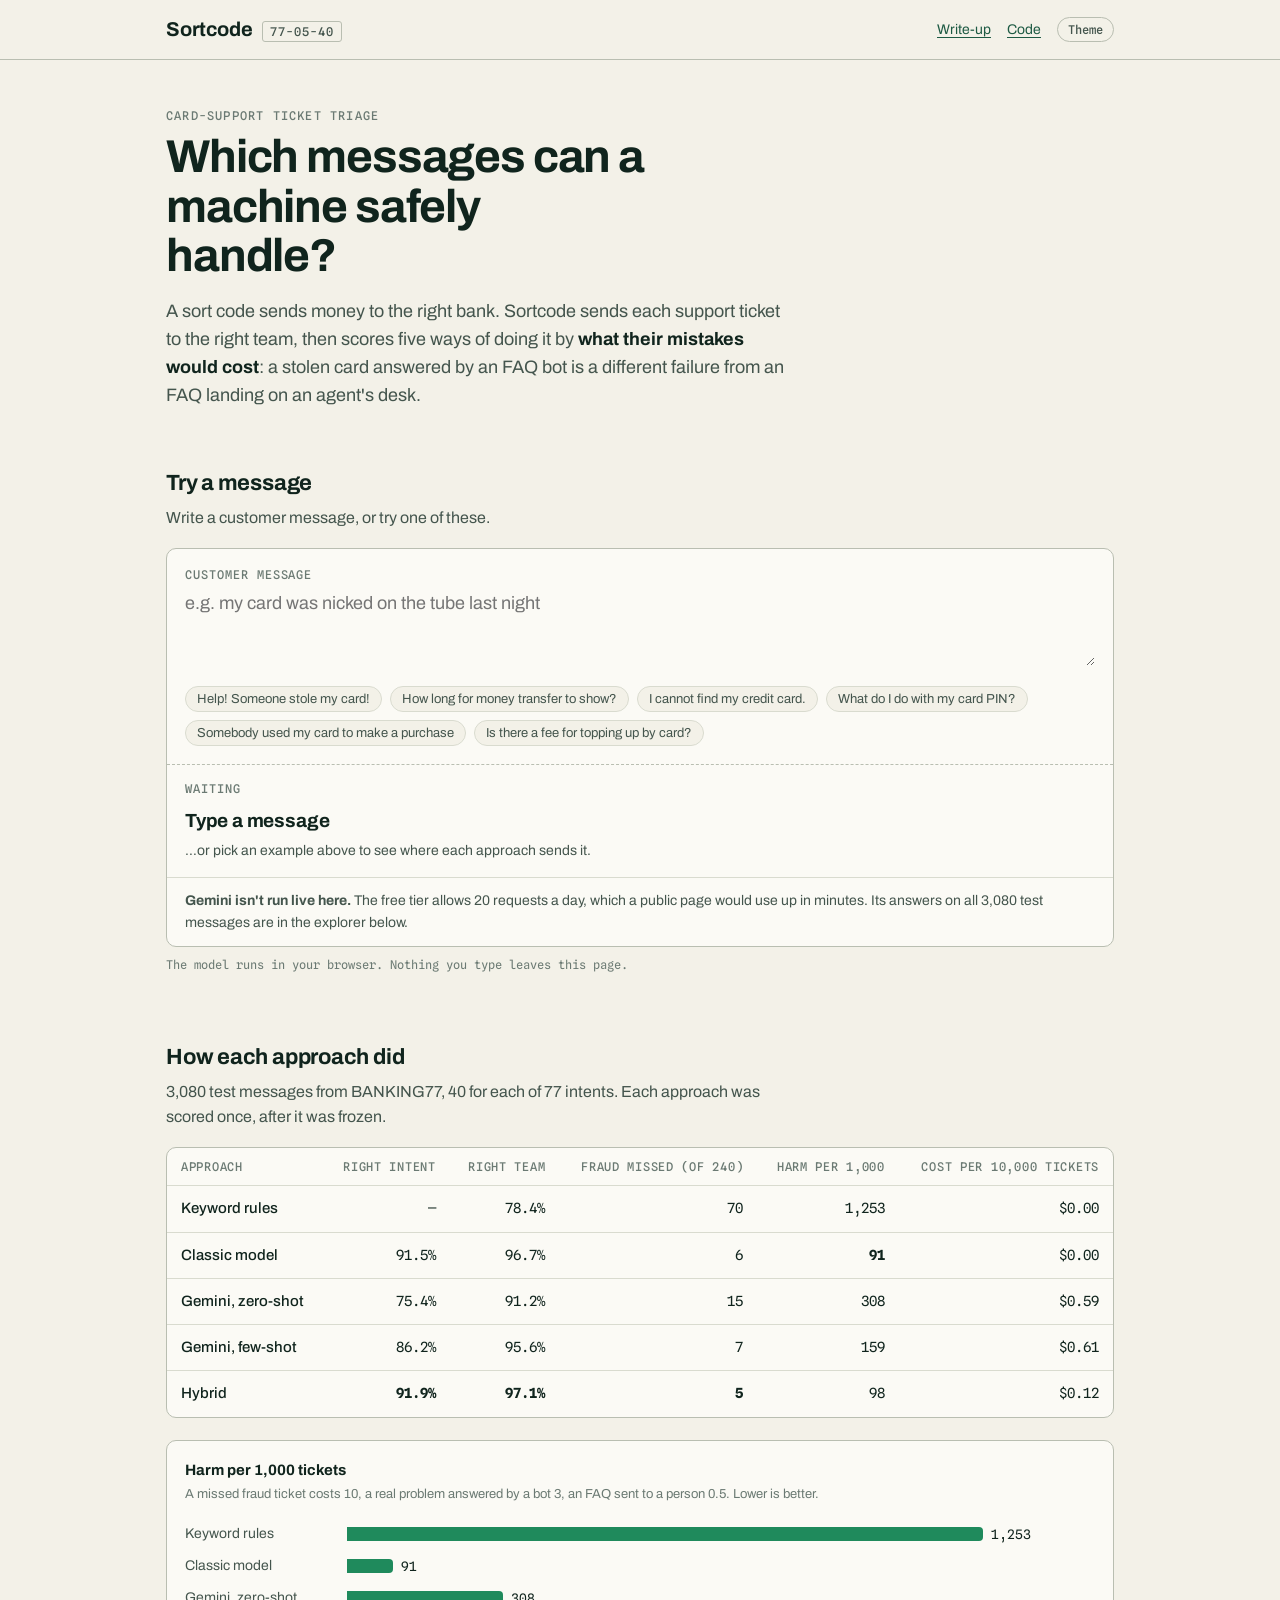
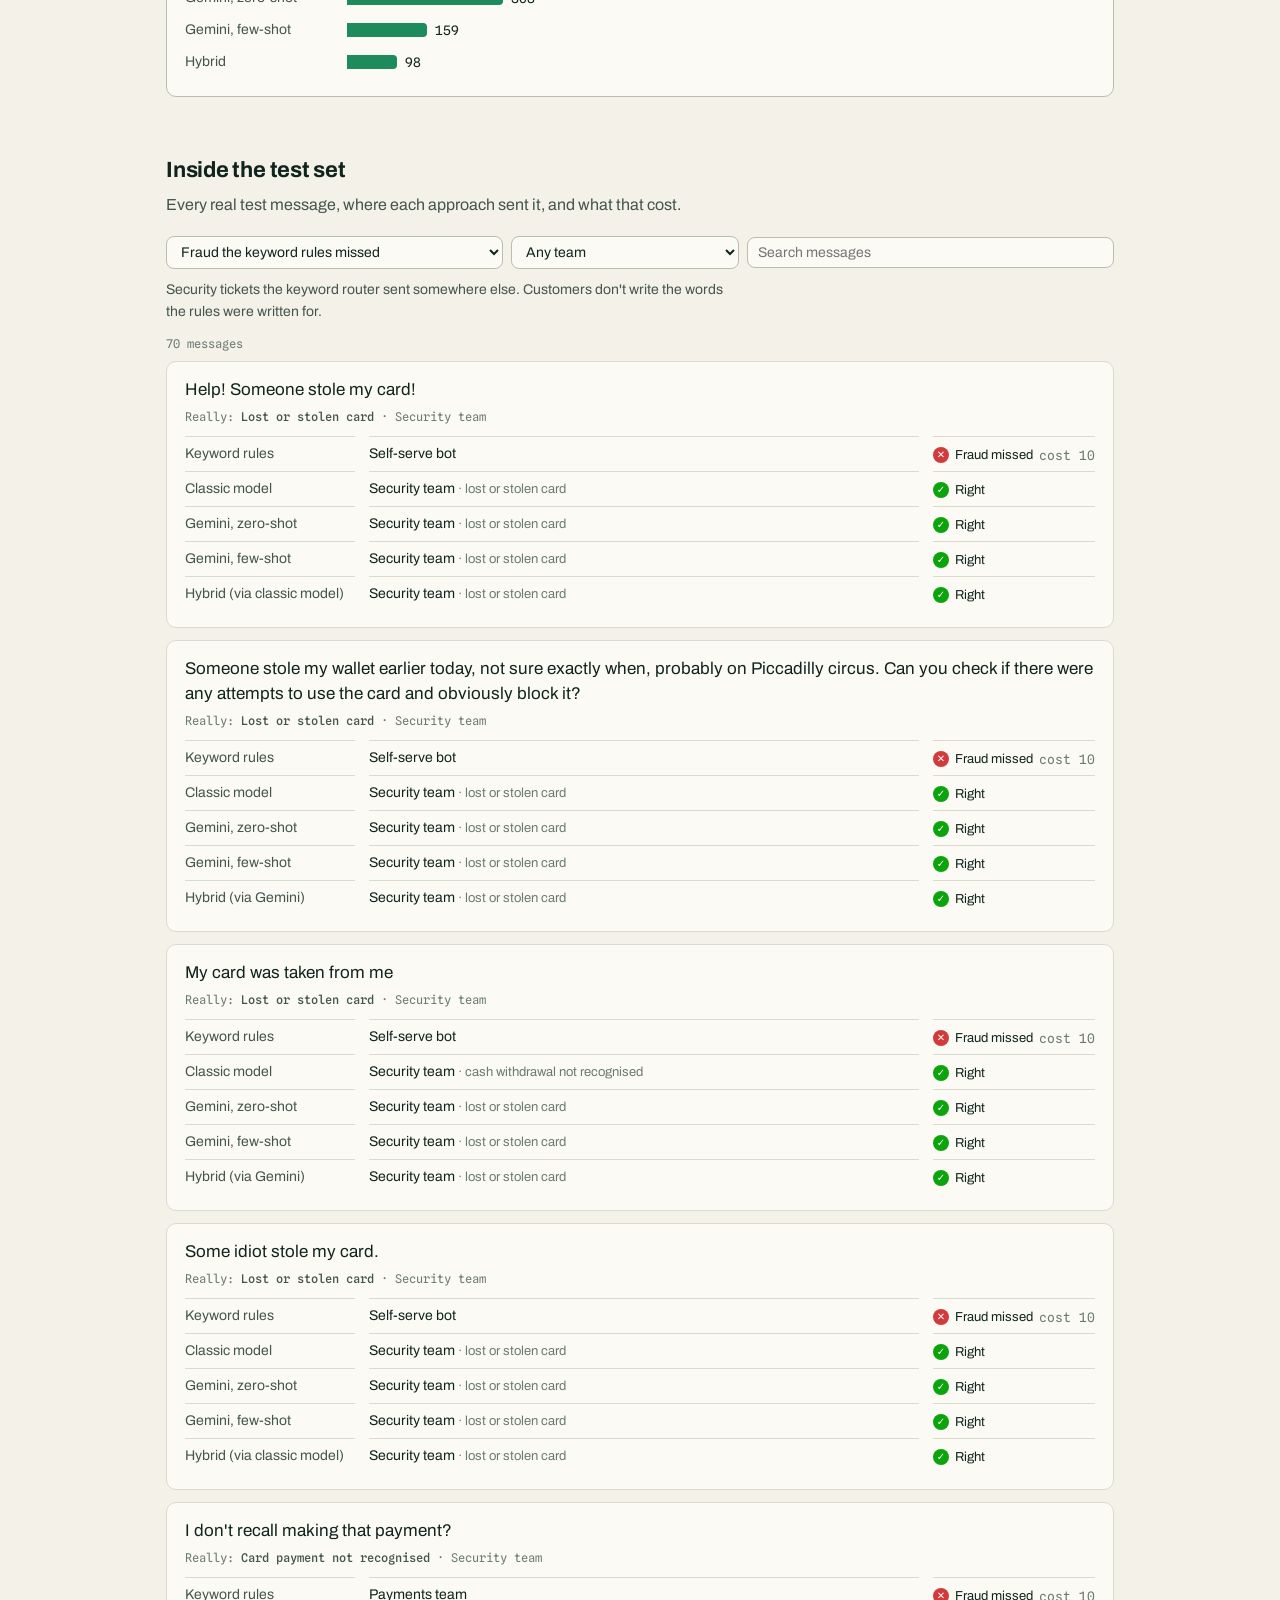
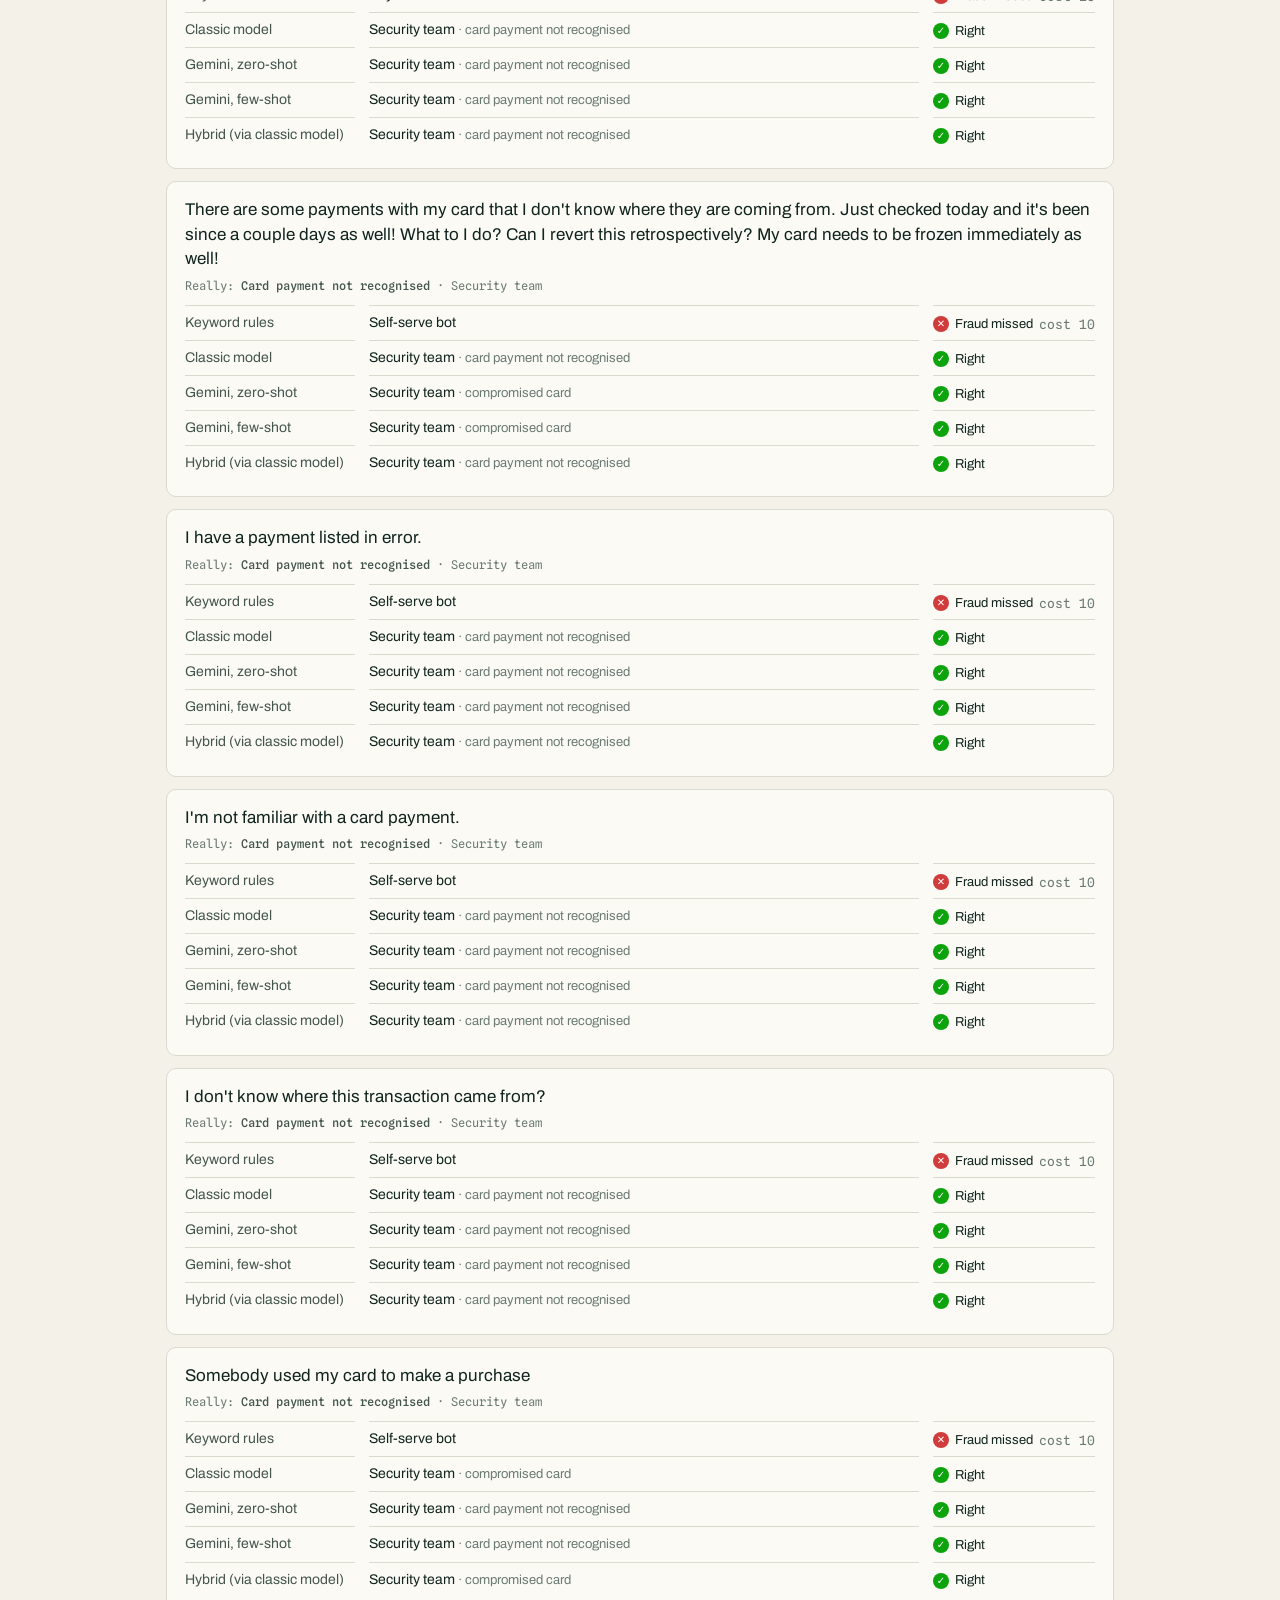
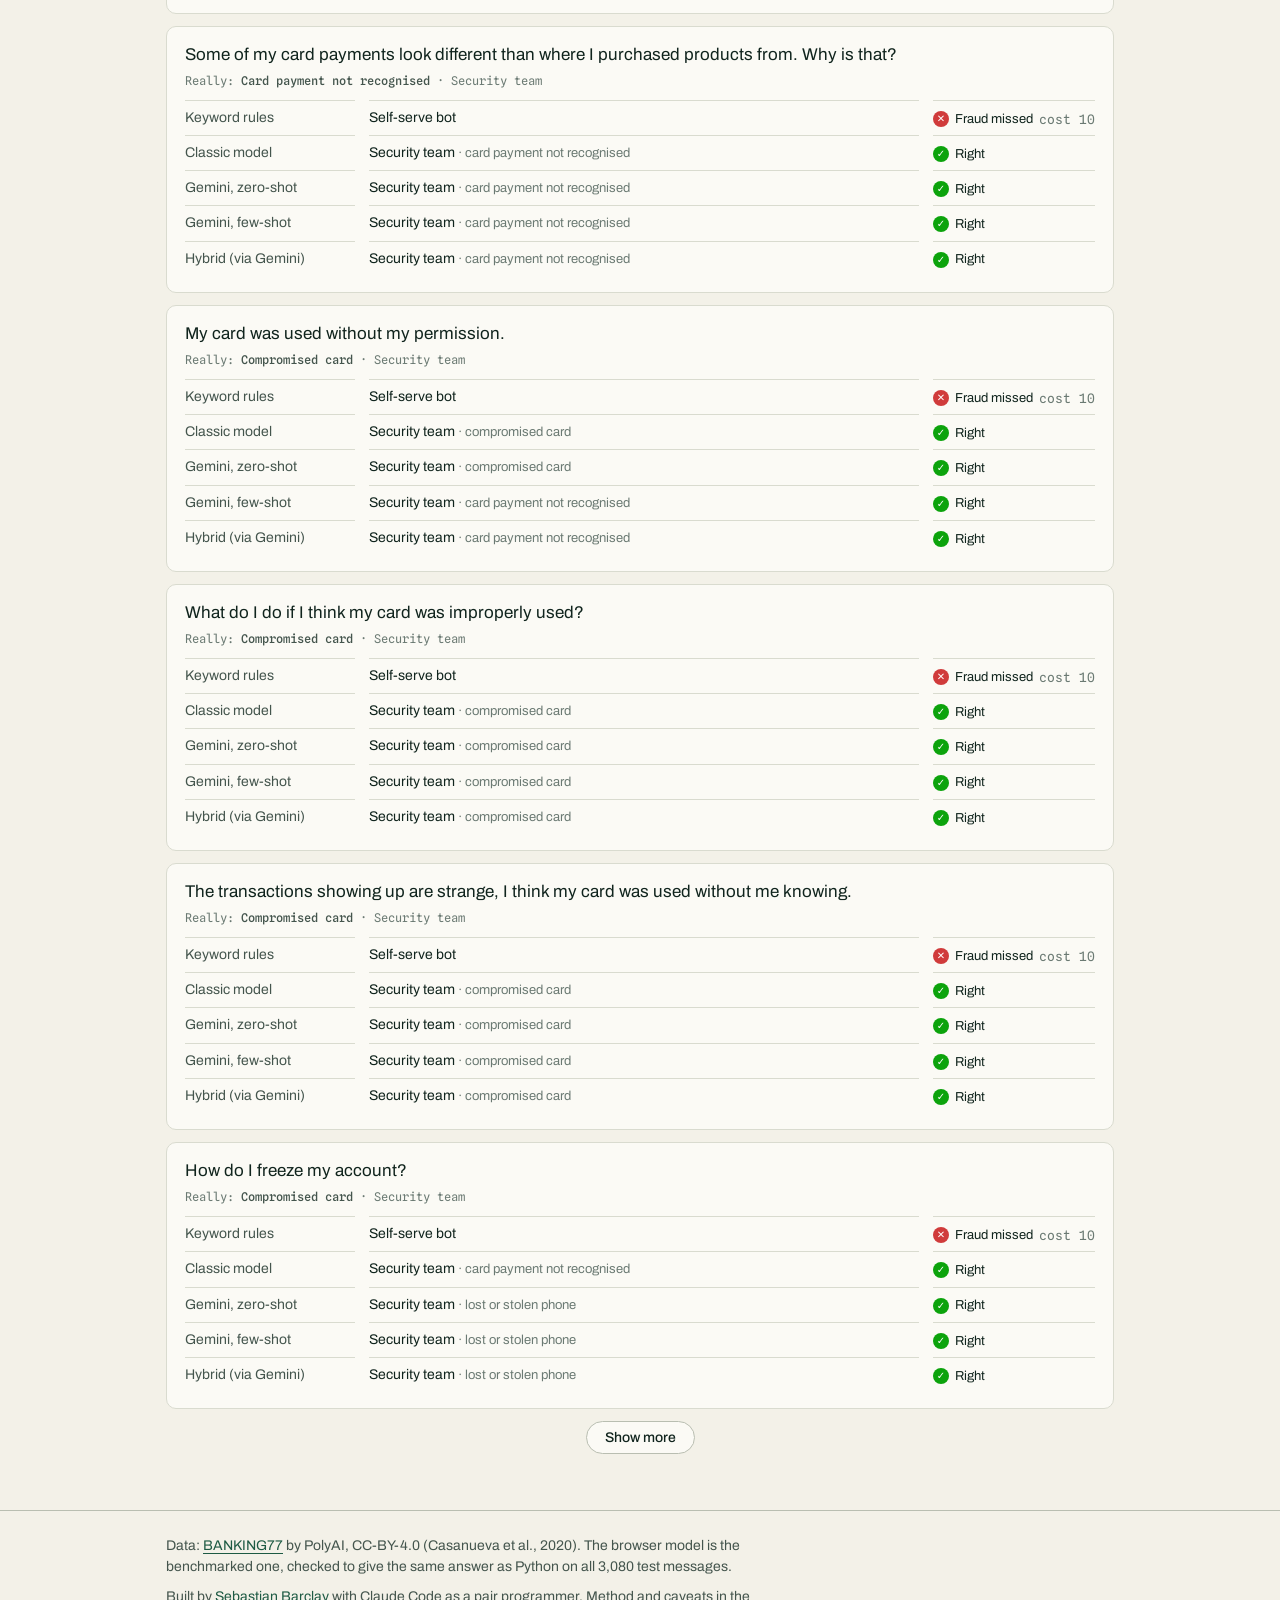
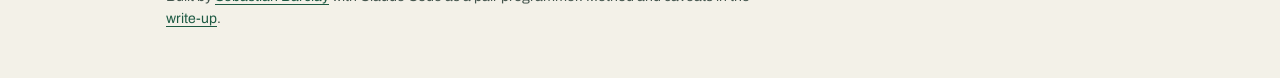
==== docs/index.html @ c7e4ec7b "demo page Co-Authored-By: Claude Opus 5.5 (1M context) <noreply@anthropic.com>" ====
<!doctype html>
<html lang="en">
<head>
  <meta charset="utf-8" />
  <meta name="viewport" content="width=device-width, initial-scale=1" />
  <title>Sortcode — which support tickets can a machine handle?</title>
  <meta name="description" content="Five ways to route card-support tickets, scored by what their mistakes would cost. Try a message: the model runs in your browser." />
  <link rel="preconnect" href="https://fonts.googleapis.com" />
  <link rel="preconnect" href="https://fonts.gstatic.com" crossorigin />
  <link href="https://fonts.googleapis.com/css2?family=Archivo:wght@400;500;700&family=Spline+Sans+Mono:wght@400;500;700&display=swap" rel="stylesheet" />
  <link rel="stylesheet" href="style.css" />
  <script>
    try { const t = localStorage.getItem("theme"); if (t) document.documentElement.dataset.theme = t; } catch (e) {}
  </script>
</head>
<body>
  <header class="masthead">
    <div class="wrap">
      <a class="wordmark" href="./">Sortcode <span class="sortcode-tag" title="77 intents · 5 queues · 40 test messages each">77-05-40</span></a>
      <nav>
        <a href="https://github.com/Reaper-Street93/Sortcode/blob/main/REPORT.md">Write-up</a>
        <a class="hide-narrow" href="https://github.com/Reaper-Street93/Sortcode">Code</a>
        <button class="theme-toggle" id="theme" type="button" aria-label="Switch light or dark">Theme</button>
      </nav>
    </div>
  </header>

  <main class="wrap">
    <div class="hero">
      <p class="eyebrow">Card-support ticket triage</p>
      <h1>Which messages can a machine safely handle?</h1>
      <p class="lede">
        A sort code sends money to the right bank. Sortcode sends each support ticket to the right
        team, then scores five ways of doing it by <strong>what their mistakes would cost</strong>:
        a stolen card answered by an FAQ bot is a different failure from an FAQ landing on an agent's desk.
      </p>
    </div>

    <section aria-labelledby="try-h">
      <h2 id="try-h">Try a message</h2>
      <p class="section-note">Write a customer message, or try one of these.</p>
      <div class="slip">
        <div class="slip-input">
          <label for="msg">Customer message</label>
          <textarea id="msg" rows="2" placeholder="e.g. my card was nicked on the tube last night"></textarea>
          <div class="examples" id="examples"></div>
        </div>
        <div class="routes" id="routes" aria-live="polite"></div>
        <div class="gemini-note">
          <strong>Gemini isn't run live here.</strong> The free tier allows 20 requests a day, which a public page
          would use up in minutes. Its answers on all 3,080 test messages are in the explorer below.
        </div>
      </div>
      <p class="privacy">The model runs in your browser. Nothing you type leaves this page.</p>
    </section>

    <section aria-labelledby="results-h">
      <h2 id="results-h">How each approach did</h2>
      <p class="section-note">3,080 test messages from BANKING77, 40 for each of 77 intents. Each approach was scored once, after it was frozen.</p>
      <div class="table-scroll"><table id="results"></table></div>
      <div class="chart" id="harm-chart">
        <h3>Harm per 1,000 tickets</h3>
        <p>A missed fraud ticket costs 10, a real problem answered by a bot 3, an FAQ sent to a person 0.5. Lower is better.</p>
        <div id="bars"></div>
        <div class="tooltip" id="tooltip" role="tooltip" hidden></div>
      </div>
    </section>

    <section aria-labelledby="explore-h">
      <h2 id="explore-h">Inside the test set</h2>
      <p class="section-note">Every real test message, where each approach sent it, and what that cost.</p>
      <div class="filters">
        <select id="story" aria-label="Show"></select>
        <select id="queue" aria-label="Really belongs to"></select>
        <input id="search" type="search" placeholder="Search messages" aria-label="Search messages" />
      </div>
      <p class="story-note" id="story-note"></p>
      <p class="count" id="count"></p>
      <div id="tickets"></div>
      <button class="more" id="more" type="button" hidden>Show more</button>
    </section>
  </main>

  <footer>
    <div class="wrap">
      <p>
        Data: <a href="https://github.com/PolyAI-LDN/task-specific-datasets">BANKING77</a> by PolyAI, CC-BY-4.0
        (Casanueva et al., 2020). The browser model is the benchmarked one, checked to give the same answer as
        Python on all 3,080 test messages.
      </p>
      <p>
        Built by <a href="https://github.com/Reaper-Street93">Sebastian Barclay</a> with Claude Code as a pair
        programmer. Method and caveats in the <a href="https://github.com/Reaper-Street93/Sortcode/blob/main/REPORT.md">write-up</a>.
      </p>
    </div>
  </footer>

  <script type="module" src="app.js"></script>
</body>
</html>
---- docs/style.css ----
:root {
  color-scheme: light;
  --paper: #f3f1e8;
  --card: #fbfaf5;
  --ink: #10241d;
  --ink-2: #44554d;
  --ink-3: #6b7a73;
  --rule: #d9dbcf;
  --rule-strong: #b9beb1;
  --accent: #1d5a43;        /* links, focus, wordmark — text use */
  --accent-soft: #e2ece4;
  --bar: #1f8a5c;           /* single-series bars, validated against --card */
  --good: #0ca30c;
  --warning: #fab219;
  --serious: #ec835a;
  --critical: #d03b3b;
  --mono: "Spline Sans Mono", ui-monospace, Menlo, monospace;
  --sans: "Archivo", system-ui, -apple-system, "Segoe UI", sans-serif;
}
@media (prefers-color-scheme: dark) {
  :root:not([data-theme="light"]) {
    color-scheme: dark;
    --paper: #0f1613;
    --card: #151e1a;
    --ink: #e7ede9;
    --ink-2: #aab8b1;
    --ink-3: #80908a;
    --rule: #26322d;
    --rule-strong: #3a4842;
    --accent: #7cc9a3;
    --accent-soft: #1b2a23;
    --bar: #29a06d;
  }
}
:root[data-theme="dark"] {
  color-scheme: dark;
  --paper: #0f1613;
  --card: #151e1a;
  --ink: #e7ede9;
  --ink-2: #aab8b1;
  --ink-3: #80908a;
  --rule: #26322d;
  --rule-strong: #3a4842;
  --accent: #7cc9a3;
  --accent-soft: #1b2a23;
  --bar: #29a06d;
}

* { box-sizing: border-box; }
html { -webkit-text-size-adjust: 100%; }
body {
  margin: 0;
  background: var(--paper);
  color: var(--ink);
  font: 16px/1.55 var(--sans);
}
a { color: var(--accent); text-underline-offset: 3px; }
a:hover { text-decoration-thickness: 2px; }
:focus-visible { outline: 2px solid var(--accent); outline-offset: 2px; border-radius: 4px; }

.wrap { max-width: 980px; margin: 0 auto; padding: 0 16px; }

/* ── Masthead ─────────────────────────────────────────────── */
.masthead { border-bottom: 1px solid var(--rule-strong); }
.masthead .wrap { display: flex; align-items: center; justify-content: space-between; gap: 12px; padding-block: 14px; }
.wordmark { display: flex; align-items: baseline; gap: 10px; font-weight: 700; font-size: 20px; letter-spacing: -0.01em; color: var(--ink); text-decoration: none; }
.sortcode-tag { font: 500 12px var(--mono); letter-spacing: 0.08em; color: var(--ink-2); border: 1px solid var(--rule-strong); padding: 2px 7px; border-radius: 3px; }
.masthead nav { display: flex; align-items: center; gap: 16px; font-size: 14px; }
.theme-toggle { background: none; border: 1px solid var(--rule-strong); color: var(--ink-2); border-radius: 999px; padding: 4px 10px; font: 500 12px var(--mono); cursor: pointer; }

/* ── Hero ─────────────────────────────────────────────────── */
.hero { padding: 48px 0 28px; }
.eyebrow { font: 500 12px var(--mono); letter-spacing: 0.1em; text-transform: uppercase; color: var(--ink-3); margin: 0 0 10px; }
h1 { font-size: clamp(30px, 5vw, 46px); line-height: 1.08; letter-spacing: -0.025em; margin: 0 0 16px; max-width: 18ch; }
.lede { font-size: 18px; color: var(--ink-2); max-width: 62ch; margin: 0; }
.lede strong { color: var(--ink); }

section { padding: 28px 0; }
h2 { font-size: 22px; letter-spacing: -0.01em; margin: 0 0 6px; }
.section-note { color: var(--ink-2); margin: 0 0 18px; max-width: 70ch; }

/* ── Try a message ────────────────────────────────────────── */
.slip {
  background: var(--card);
  border: 1px solid var(--rule-strong);
  border-radius: 10px;
  overflow: hidden;
}
.slip-input { padding: 18px; border-bottom: 1px dashed var(--rule-strong); }
.slip-input label { display: block; font: 500 12px var(--mono); letter-spacing: 0.08em; text-transform: uppercase; color: var(--ink-3); margin-bottom: 8px; }
textarea {
  width: 100%; min-height: 76px; resize: vertical;
  font: 18px/1.45 var(--sans); color: var(--ink);
  background: transparent; border: 0; padding: 0;
}
textarea:focus { outline: none; }
.examples { display: flex; flex-wrap: wrap; gap: 8px; margin-top: 12px; }
.chip {
  font: 13px var(--sans); color: var(--ink-2);
  background: var(--paper); border: 1px solid var(--rule); border-radius: 999px;
  padding: 5px 11px; cursor: pointer; text-align: left;
}
.chip:hover { border-color: var(--rule-strong); color: var(--ink); }
.chip[aria-pressed="true"] { background: var(--accent-soft); border-color: var(--accent); color: var(--ink); }

.routes { display: grid; grid-template-columns: repeat(3, 1fr); }
.route { padding: 16px 18px; border-right: 1px solid var(--rule); min-width: 0; }
.route:last-child { border-right: 0; }
.route:only-child { grid-column: 1 / -1; }
.route h3 { font: 500 12px var(--mono); letter-spacing: 0.08em; text-transform: uppercase; color: var(--ink-3); margin: 0 0 10px; }
.route .dest { font-size: 19px; font-weight: 700; letter-spacing: -0.01em; margin: 0 0 4px; }
.route .detail { font-size: 14px; color: var(--ink-2); margin: 0; overflow-wrap: anywhere; }
.route.recommended { background: var(--accent-soft); }
.conf { margin-top: 10px; }
.conf-track { height: 6px; background: var(--rule); border-radius: 3px; position: relative; }
.conf-fill { height: 100%; background: var(--bar); border-radius: 0 3px 3px 0; }
.conf-mark { position: absolute; top: -4px; width: 2px; height: 14px; background: var(--ink); }
.conf-label { font: 12px var(--mono); color: var(--ink-3); margin-top: 6px; }
.gemini-note { padding: 12px 18px; border-top: 1px solid var(--rule); font-size: 14px; color: var(--ink-2); }
.privacy { font: 12px var(--mono); color: var(--ink-3); margin-top: 10px; }

/* ── Results ──────────────────────────────────────────────── */
.table-scroll { overflow-x: auto; background: var(--card); border: 1px solid var(--rule-strong); border-radius: 10px; }
table { border-collapse: collapse; width: 100%; font-size: 15px; }
th, td { padding: 11px 14px; text-align: right; border-bottom: 1px solid var(--rule); white-space: nowrap; }
th:first-child, td:first-child { text-align: left; }
thead th { font: 500 12px var(--mono); letter-spacing: 0.06em; text-transform: uppercase; color: var(--ink-3); vertical-align: bottom; white-space: normal; }
tbody tr:last-child > * { border-bottom: 0; }
td.best { font-weight: 700; }
td .num { font-family: var(--mono); font-size: 14px; }

.chart { margin-top: 22px; background: var(--card); border: 1px solid var(--rule-strong); border-radius: 10px; padding: 18px; position: relative; }
.chart h3 { font-size: 15px; margin: 0 0 2px; }
.chart p { font-size: 13px; color: var(--ink-3); margin: 0 0 14px; }
.bar-row { display: grid; grid-template-columns: 150px 1fr; align-items: center; gap: 12px; padding: 5px 0; }
.bar-row .label { font-size: 14px; color: var(--ink-2); }
.bar-track { position: relative; height: 22px; display: flex; align-items: center; cursor: default; }
.bar { height: 14px; background: var(--bar); border-radius: 0 4px 4px 0; min-width: 2px; }
.bar-value { font: 13px var(--mono); color: var(--ink); margin-left: 8px; white-space: nowrap; }
.tooltip {
  position: absolute; pointer-events: none; z-index: 5;
  background: var(--ink); color: var(--card);
  font-size: 13px; line-height: 1.4; padding: 8px 10px; border-radius: 6px;
  max-width: 260px; box-shadow: 0 4px 16px rgb(0 0 0 / 0.18);
}
.tooltip[hidden] { display: none; }

/* ── Explorer ─────────────────────────────────────────────── */
.filters { display: flex; flex-wrap: wrap; gap: 8px; align-items: center; margin-bottom: 14px; }
.filters select, .filters input {
  font: 14px var(--sans); color: var(--ink); background: var(--card);
  border: 1px solid var(--rule-strong); border-radius: 8px; padding: 7px 10px;
}
.filters input { flex: 1 1 180px; min-width: 0; }
.count { font: 12px var(--mono); color: var(--ink-3); margin: 0 0 10px; }
.story-note { font-size: 14px; color: var(--ink-2); margin: -4px 0 14px; max-width: 70ch; }

.ticket { background: var(--card); border: 1px solid var(--rule); border-radius: 10px; padding: 16px 18px; margin-bottom: 12px; }
.ticket blockquote { margin: 0 0 6px; font-size: 17px; line-height: 1.45; }
.ticket .truth { font: 12px var(--mono); color: var(--ink-3); margin: 0 0 12px; }
.ticket .truth b { color: var(--ink-2); font-weight: 500; }
.verdicts { display: grid; grid-template-columns: 170px 1fr auto; gap: 0 14px; font-size: 14px; }
.verdicts > div { padding: 6px 0; border-top: 1px solid var(--rule); min-width: 0; }
.verdicts .who { color: var(--ink-2); }
.verdicts .what { overflow-wrap: anywhere; }
.verdicts .what small { color: var(--ink-3); font-size: 13px; }

.outcome { display: inline-flex; align-items: center; gap: 6px; font-size: 13px; color: var(--ink); white-space: nowrap; }
.outcome .dot { width: 16px; height: 16px; border-radius: 50%; display: inline-grid; place-items: center; font: 700 10px/1 var(--sans); color: #fff; flex: none; }
.outcome.good .dot { background: var(--good); }
.outcome.warning .dot { background: var(--warning); color: #3b2a00; }
.outcome.serious .dot { background: var(--serious); color: #3a1406; }
.outcome.critical .dot { background: var(--critical); }
.outcome .cost { font-family: var(--mono); color: var(--ink-3); }

.more { display: block; margin: 8px auto 0; font: 500 14px var(--sans); color: var(--ink); background: var(--card); border: 1px solid var(--rule-strong); border-radius: 999px; padding: 8px 18px; cursor: pointer; }

footer { border-top: 1px solid var(--rule-strong); margin-top: 28px; padding: 24px 0 40px; font-size: 14px; color: var(--ink-2); }
footer p { margin: 0 0 8px; max-width: 75ch; }

/* ── Narrow screens ───────────────────────────────────────── */
@media (max-width: 720px) {
  .routes { grid-template-columns: 1fr; }
  .route { border-right: 0; border-bottom: 1px solid var(--rule); }
  .route:last-child { border-bottom: 0; }
  .bar-row { grid-template-columns: 1fr; gap: 2px; }
  .verdicts { grid-template-columns: 1fr auto; }
  .verdicts .who { grid-column: 1 / -1; padding-bottom: 0; border-top: 1px solid var(--rule); }
  .verdicts .what, .verdicts .outcome-cell { border-top: 0 !important; padding-top: 2px; }
  .masthead nav a.hide-narrow { display: none; }
}
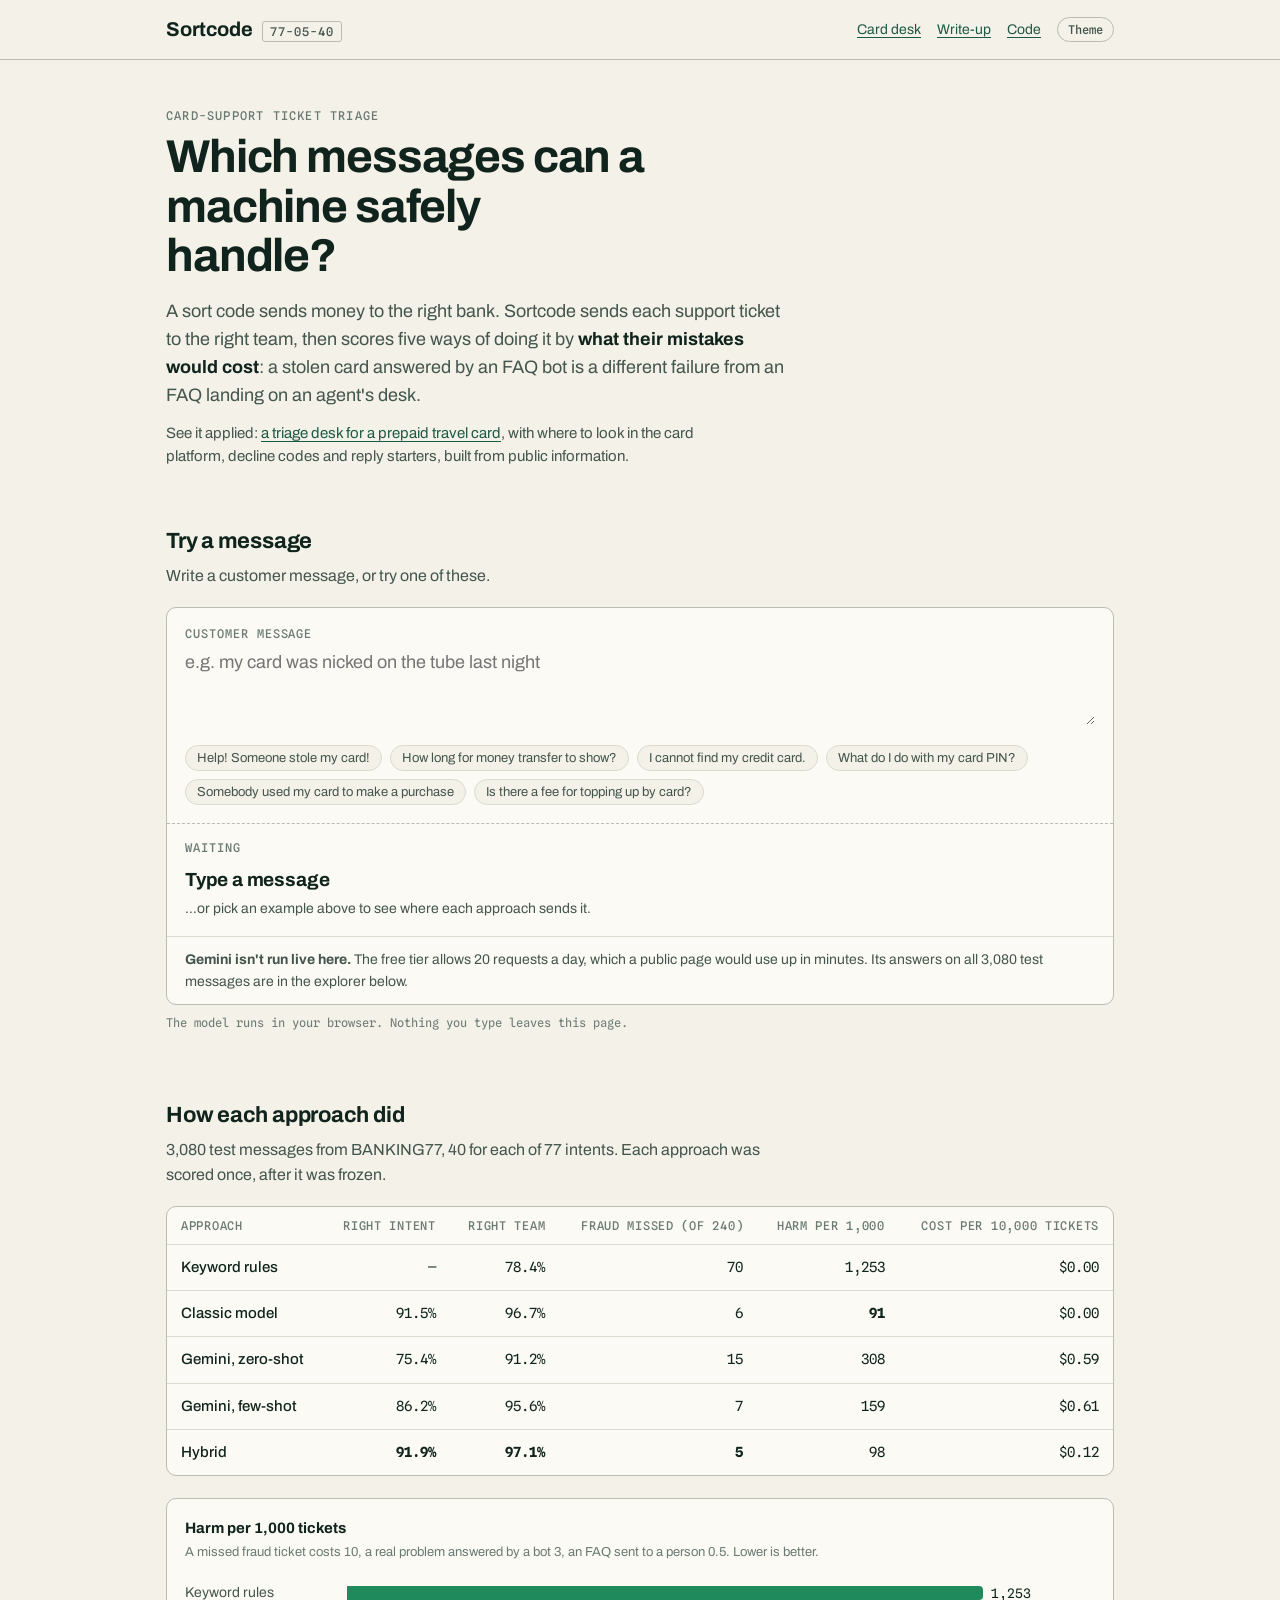
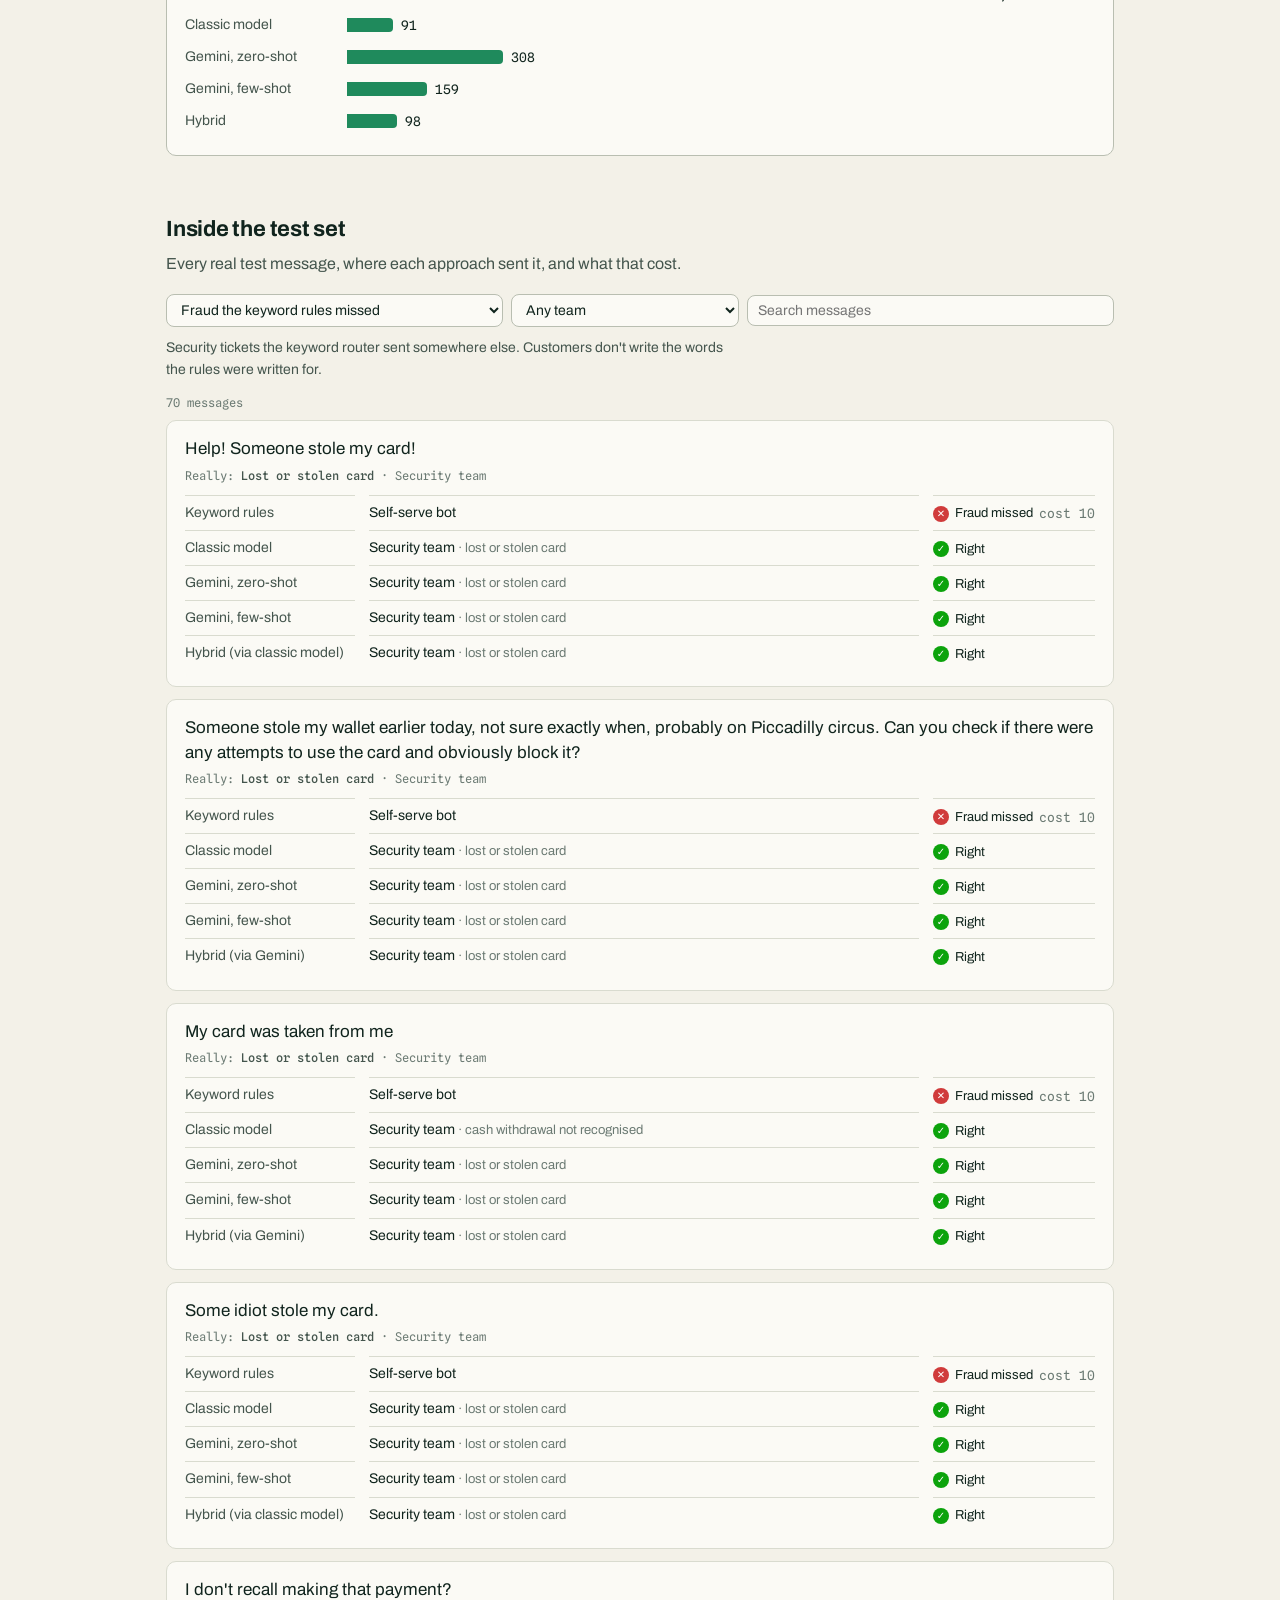
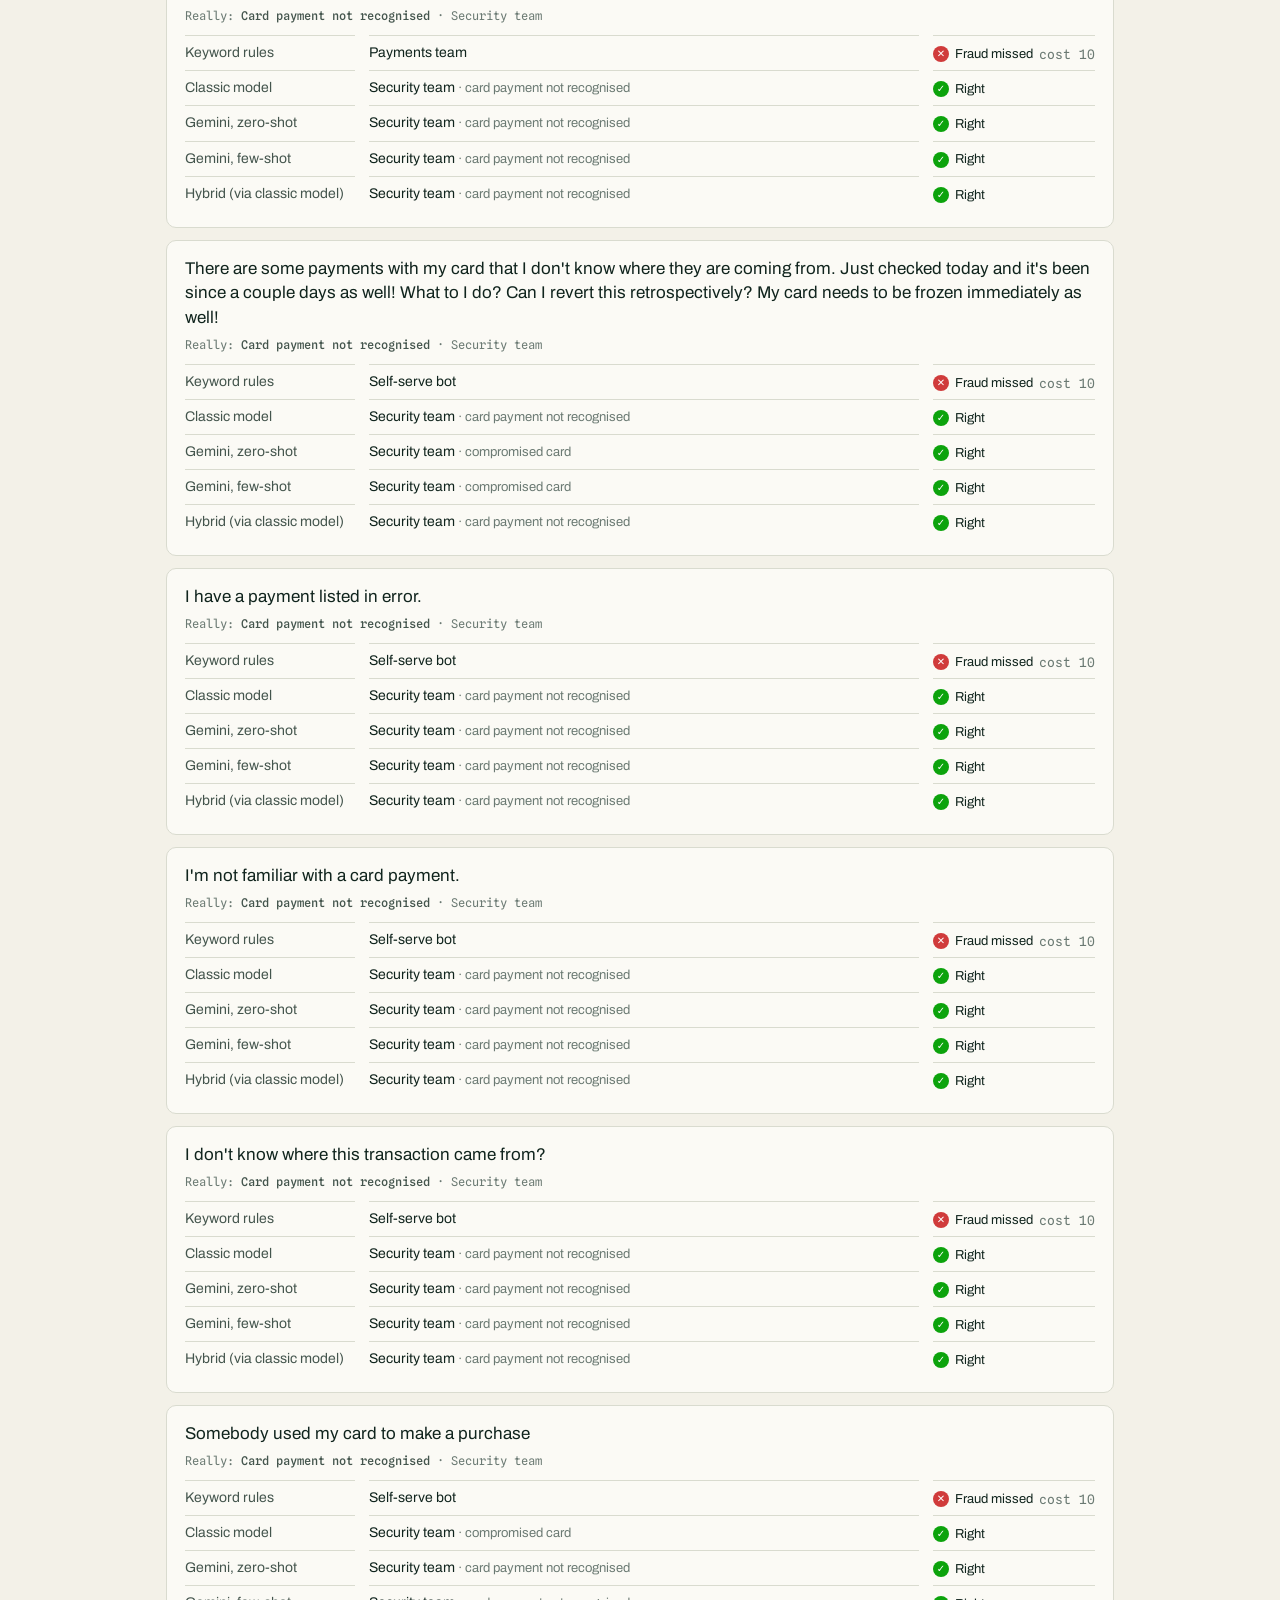
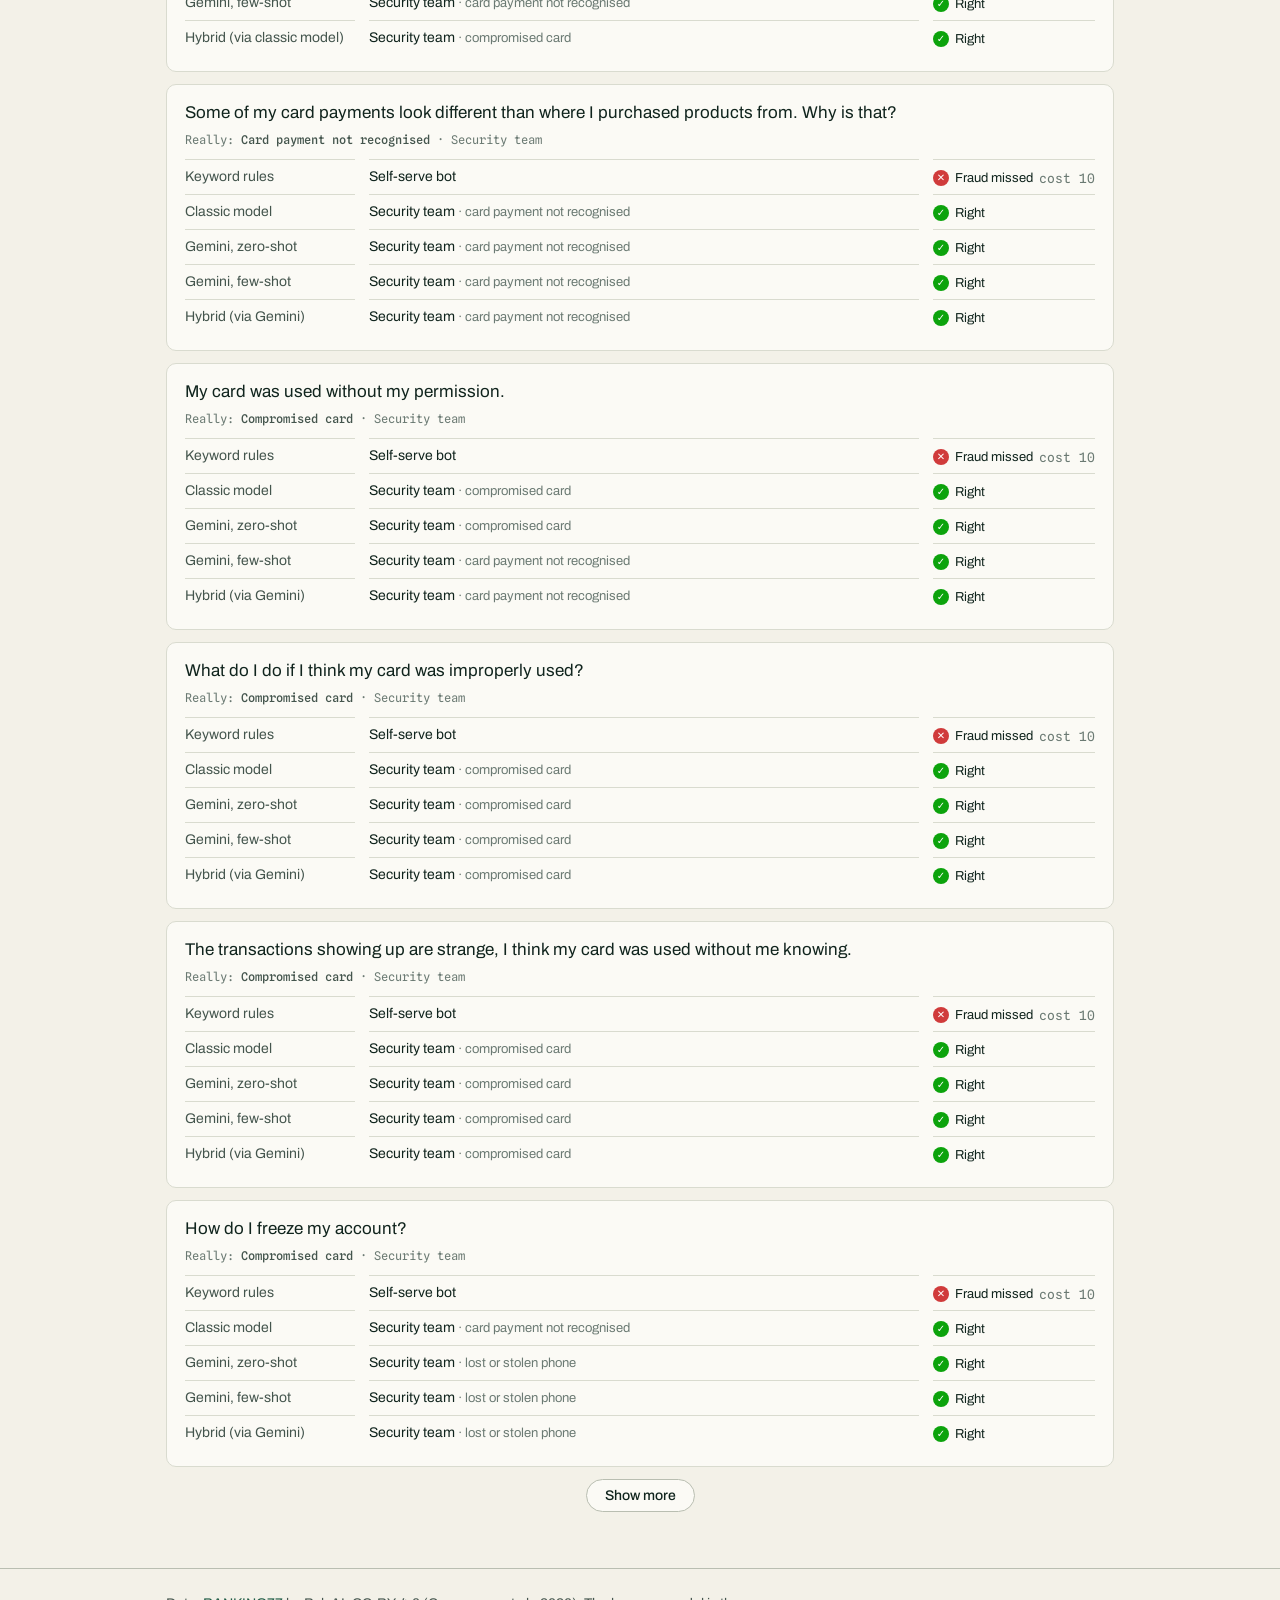
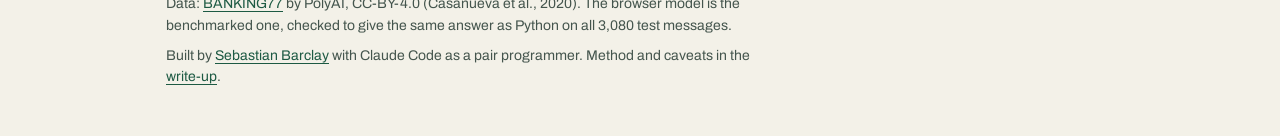
==== commit 7b148ac1: "link the card desk from the demo Co-Authored-By: Claude Opus 5.5 (1M context) <noreply@anthropic.com" ====
--- a/docs/index.html
+++ b/docs/index.html
@@ -18,7 +18,8 @@
     <div class="wrap">
       <a class="wordmark" href="./">Sortcode <span class="sortcode-tag" title="77 intents · 5 queues · 40 test messages each">77-05-40</span></a>
       <nav>
-        <a href="https://github.com/Reaper-Street93/Sortcode/blob/main/REPORT.md">Write-up</a>
+        <a href="caxton/">Card desk</a>
+        <a class="hide-narrow" href="https://github.com/Reaper-Street93/Sortcode/blob/main/REPORT.md">Write-up</a>
         <a class="hide-narrow" href="https://github.com/Reaper-Street93/Sortcode">Code</a>
         <button class="theme-toggle" id="theme" type="button" aria-label="Switch light or dark">Theme</button>
       </nav>
@@ -33,6 +34,10 @@
         A sort code sends money to the right bank. Sortcode sends each support ticket to the right
         team, then scores five ways of doing it by <strong>what their mistakes would cost</strong>:
         a stolen card answered by an FAQ bot is a different failure from an FAQ landing on an agent's desk.
+      </p>
+      <p class="lede" style="font-size:15px;margin-top:12px">
+        See it applied: <a href="caxton/">a triage desk for a prepaid travel card</a>, with where to look in the
+        card platform, decline codes and reply starters, built from public information.
       </p>
     </div>
 
